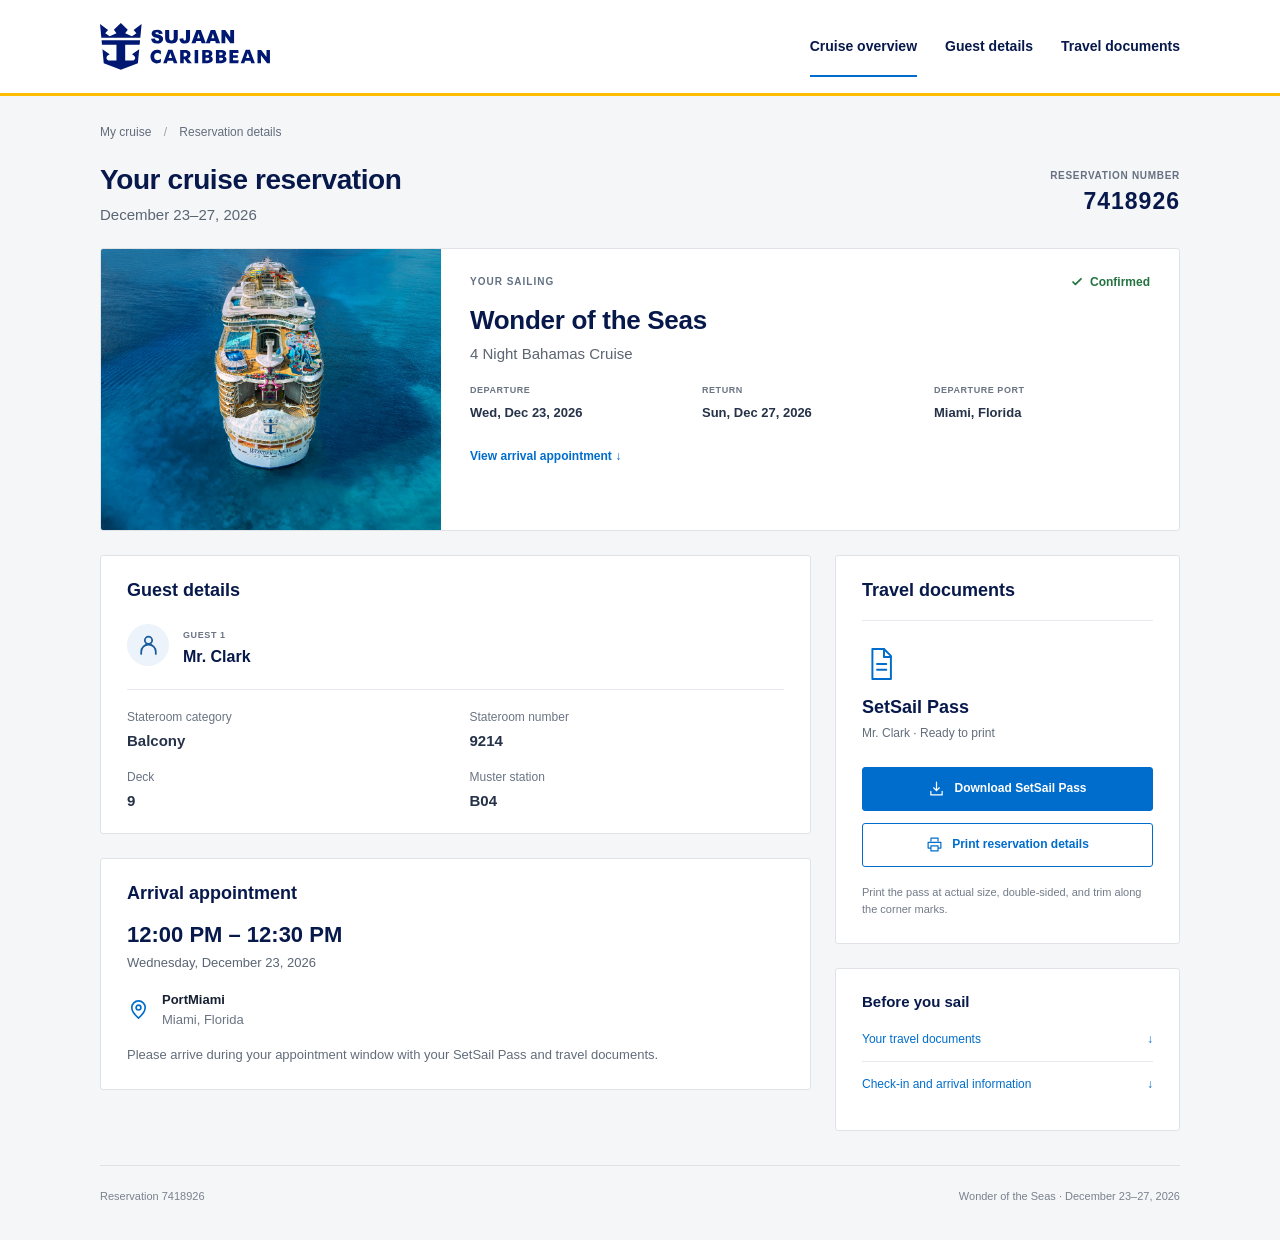
==== reservation/7418926/index.html @ 6744ce3c "Give Sujaan reservation a fresh QR route and replace stale entry links" ====
<!doctype html>
<html lang="en">
<head>
  <meta charset="utf-8">
  <meta name="viewport" content="width=device-width,initial-scale=1">
  <meta name="robots" content="noindex,nofollow,noarchive">
  <meta name="theme-color" content="#07184b">
  <title>Reservation details | Sujaan Caribbean</title>
  <meta name="description" content="Sujaan Caribbean cruise reservation details for Mr. Clark, December 23-27, 2026.">
  <link rel="icon" type="image/svg+xml" href="../../assets/sujaan-caribbean.svg">
  <link rel="stylesheet" href="../../style.css">
</head>
<body>
  <a class="skip" href="#main">Skip to reservation details</a>
  <header class="header">
    <div class="header-inner">
      <a class="brand" href="#main" aria-label="Sujaan Caribbean reservation"><img src="../../assets/sujaan-caribbean.svg" width="170" height="47" alt="Sujaan Caribbean"></a>
      <nav aria-label="Reservation navigation">
        <a href="#overview" class="active">Cruise overview</a>
        <a href="#guests">Guest details</a>
        <a href="#documents">Travel documents</a>
      </nav>
    </div>
  </header>
  <main id="main" class="container">
    <div class="breadcrumb">My cruise <span aria-hidden="true">/</span> Reservation details</div>
    <div class="page-heading">
      <div><h1>Your cruise reservation</h1><p class="subheading">December 23–27, 2026</p></div>
      <div class="booking-reference"><span>RESERVATION NUMBER</span><strong>7418926</strong></div>
    </div>
    <section class="card cruise-summary" id="overview" aria-labelledby="ship-title">
      <img class="ship-photo" src="../../assets/wonder-of-the-seas.webp" width="640" height="450" alt="Aerial view of Wonder of the Seas at sea">
      <div class="cruise-info">
        <div class="summary-top"><span class="eyebrow">YOUR SAILING</span><span class="status"><svg viewBox="0 0 20 20" aria-hidden="true"><path d="m5 10 3 3 7-7"/></svg>Confirmed</span></div>
        <h2 id="ship-title">Wonder of the Seas</h2>
        <p class="cruise-description">4 Night Bahamas Cruise</p>
        <dl class="sailing-facts">
          <div><dt>DEPARTURE</dt><dd>Wed, Dec 23, 2026</dd></div>
          <div><dt>RETURN</dt><dd>Sun, Dec 27, 2026</dd></div>
          <div><dt>DEPARTURE PORT</dt><dd>Miami, Florida</dd></div>
        </dl>
        <a class="text-link" href="#arrival">View arrival appointment <span aria-hidden="true">↓</span></a>
      </div>
    </section>
    <div class="content-grid">
      <div class="details-column">
        <section class="card details" id="guests" aria-labelledby="guest-heading">
          <h2 id="guest-heading">Guest details</h2>
          <div class="guest-row"><div class="person-icon" aria-hidden="true"><svg viewBox="0 0 24 24"><circle cx="12" cy="8" r="3.5"/><path d="M5 21v-2a7 7 0 0 1 14 0v2"/></svg></div><div><span class="small-label">GUEST 1</span><h3>Mr. Clark</h3></div></div>
          <dl class="room-facts">
            <div><dt>Stateroom category</dt><dd>Balcony</dd></div>
            <div><dt>Stateroom number</dt><dd>9214</dd></div>
            <div><dt>Deck</dt><dd>9</dd></div>
            <div><dt>Muster station</dt><dd>B04</dd></div>
          </dl>
        </section>
        <section class="card details arrival" id="arrival" aria-labelledby="arrival-heading">
          <h2 id="arrival-heading">Arrival appointment</h2>
          <p class="arrival-time">12:00 PM – 12:30 PM</p>
          <p class="appointment-date">Wednesday, December 23, 2026</p>
          <div class="port-row"><svg viewBox="0 0 24 24" aria-hidden="true"><path d="M19 10c0 5-7 11-7 11S5 15 5 10a7 7 0 1 1 14 0Z"/><circle cx="12" cy="10" r="2.5"/></svg><div><strong>PortMiami</strong><span>Miami, Florida</span></div></div>
          <p class="muted">Please arrive during your appointment window with your SetSail Pass and travel documents.</p>
        </section>
      </div>
      <aside class="documents-column">
        <section class="card details document-card" id="documents" aria-labelledby="documents-heading">
          <h2 id="documents-heading">Travel documents</h2>
          <div class="document-icon" aria-hidden="true"><svg viewBox="0 0 32 32"><path d="M9 3h10l6 6v20H9z"/><path d="M19 3v7h6M13 16h8M13 21h8"/></svg></div>
          <h3>SetSail Pass</h3><p class="muted">Mr. Clark · Ready to print</p>
          <a class="button primary" href="../../assets/sujaan-boarding-pass.pdf" download="Mr-Clark-SetSail-Pass.pdf"><svg viewBox="0 0 24 24" aria-hidden="true"><path d="M12 3v12m-4-4 4 4 4-4M4 16v5h16v-5"/></svg>Download SetSail Pass</a>
          <button class="button secondary" id="print-button" type="button"><svg viewBox="0 0 24 24" aria-hidden="true"><path d="M7 7V3h10v4M7 17H3V9h18v8h-4M7 14h10v7H7z"/></svg>Print reservation details</button>
          <p class="print-note">Print the pass at actual size, double-sided, and trim along the corner marks.</p>
        </section>
        <section class="card details travel-info" aria-labelledby="travel-heading"><h2 id="travel-heading">Before you sail</h2><a href="#documents">Your travel documents <span aria-hidden="true">↓</span></a><a href="#arrival">Check-in and arrival information <span aria-hidden="true">↓</span></a></section>
      </aside>
    </div>
    <footer><span>Reservation 7418926</span><span>Wonder of the Seas · December 23–27, 2026</span></footer>
  </main>
  <script src="../../app.js"></script>
</body>
</html>
---- style.css ----
:root{font-family:Arial,Helvetica,sans-serif;color:#172033;background:#f5f6f8;--navy:#07184b;--blue:#006dcc;--line:#dfe3e8}*{box-sizing:border-box}html{scroll-behavior:smooth;scroll-padding-top:30px}body{margin:0}a{color:var(--blue);text-underline-offset:3px}button,a{-webkit-tap-highlight-color:transparent}a:focus-visible,button:focus-visible{outline:3px solid #ffbd00;outline-offset:4px}svg{fill:none;stroke:currentColor;stroke-width:1.7;stroke-linecap:round;stroke-linejoin:round}.skip{position:absolute;top:-60px;left:12px;background:white;padding:12px;z-index:4}.skip:focus{top:8px}.header{background:white;border-bottom:3px solid #ffbd00}.header-inner{max-width:1136px;min-height:93px;margin:auto;display:flex;align-items:center;justify-content:space-between;padding:16px 28px}.brand{display:flex}.brand img{width:170px;height:auto}nav{display:flex;align-self:stretch;gap:28px}nav a{display:flex;align-items:center;color:var(--navy);font-size:14px;font-weight:bold;text-decoration:none;border-bottom:2px solid transparent}nav a.active{border-color:var(--blue)}nav a:hover{color:var(--blue)}.container{max-width:1136px;margin:auto;padding:0 28px}.breadcrumb{font-size:12px;color:#626d7d;margin:29px 0 24px}.breadcrumb span{padding:0 9px;color:#98a1af}.page-heading{display:flex;align-items:center;justify-content:space-between;margin-bottom:25px;gap:20px}h1{font-size:28px;line-height:1.2;color:var(--navy);margin:0 0 9px;font-weight:700;letter-spacing:-.4px}.subheading{font-size:15px;color:#5a6574;margin:0}.booking-reference{text-align:right}.booking-reference span{display:block;font-size:10px;font-weight:bold;color:#667080;letter-spacing:.7px;margin-bottom:7px}.booking-reference strong{font-size:23px;letter-spacing:1px;color:var(--navy)}.card{background:white;border:1px solid var(--line);border-radius:3px;overflow:hidden}.cruise-summary{display:grid;grid-template-columns:340px minmax(0,1fr)}.ship-photo{width:100%;height:100%;min-height:281px;object-fit:cover;object-position:50% 47%}.cruise-info{padding:25px 29px 26px}.summary-top{display:flex;align-items:center;justify-content:space-between;gap:10px;margin-bottom:15px}.eyebrow{font-size:10px;font-weight:bold;letter-spacing:1px;color:#637083}.status{display:inline-flex;align-items:center;gap:5px;color:#247341;font-size:12px;font-weight:bold}.status svg{width:16px;height:16px;stroke-width:2.2}h2{color:var(--navy);margin:0;font-size:18px}#ship-title{font-size:26px;line-height:1.2;letter-spacing:-.3px}.cruise-description{margin:9px 0 23px;color:#5b6470;font-size:15px}.sailing-facts{display:grid;grid-template-columns:1fr 1fr 1fr;gap:16px;margin:0 0 24px}.sailing-facts dt{font-size:9px;letter-spacing:.55px;color:#6a7483;font-weight:bold;margin-bottom:8px}.sailing-facts dd{font-size:13px;line-height:1.5;margin:0;font-weight:bold;color:#253248}.text-link{font-size:12px;font-weight:bold;text-decoration:none}.text-link:hover{text-decoration:underline}.content-grid{display:grid;grid-template-columns:minmax(0,1fr) 345px;gap:24px;margin-top:24px}.details-column,.documents-column{display:flex;flex-direction:column;gap:24px;min-width:0}.details{padding:24px 26px}.details h2{font-size:18px;margin-bottom:23px}.guest-row{display:flex;align-items:center;gap:14px;margin-bottom:23px}.person-icon{width:42px;height:42px;background:#edf3fa;border-radius:50%;display:grid;place-items:center;color:#1a5c9c}.person-icon svg{width:25px;height:25px}.small-label{font-size:9px;color:#6a7483;font-weight:bold;letter-spacing:.6px}h3{font-size:16px;color:var(--navy);margin:6px 0 0}.room-facts{display:grid;grid-template-columns:1fr 1fr;gap:21px 28px;margin:0;padding-top:20px;border-top:1px solid #e6e9ed}.room-facts dt{font-size:12px;color:#6a7483;margin-bottom:8px}.room-facts dd{margin:0;font-size:15px;font-weight:bold;color:#253248}.arrival h2{margin-bottom:18px}.arrival-time{font-size:22px;font-weight:bold;color:var(--navy);margin:0 0 7px}.appointment-date{font-size:13px;margin:0;color:#5a6574}.port-row{display:flex;align-items:center;gap:12px;padding:22px 0 18px}.port-row>svg{width:23px;height:23px;flex:none;color:var(--blue)}.port-row strong,.port-row span{display:block;font-size:13px}.port-row span{margin-top:5px;color:#6a7483}.muted{font-size:13px;color:#626d7b;line-height:1.6;margin:0}.document-card h2{padding-bottom:19px;border-bottom:1px solid #e6e9ed;margin-bottom:22px}.document-icon{width:37px;height:42px;color:var(--blue);margin-bottom:12px}.document-icon svg{width:100%;height:100%}.document-card h3{font-size:18px;margin-bottom:6px}.document-card .muted{font-size:12px;margin-bottom:24px}.button{width:100%;min-height:44px;display:flex;align-items:center;justify-content:center;gap:9px;font-family:inherit;font-size:12px;font-weight:bold;line-height:1.4;padding:10px 12px;border-radius:3px;text-decoration:none;cursor:pointer}.button svg{width:17px;height:17px;flex:none}.primary{background:var(--blue);color:white;border:1px solid var(--blue)}.primary:hover{background:#0053a6}.secondary{margin-top:12px;background:white;color:var(--blue);border:1px solid var(--blue)}.secondary:hover{background:#f0f6fd}.print-note{font-size:11px;line-height:1.6;color:#727b88;margin:17px 0 0}.travel-info h2{font-size:15px;margin-bottom:7px}.travel-info a{display:flex;justify-content:space-between;gap:15px;padding:13px 0;font-size:12px;line-height:1.5;text-decoration:none}.travel-info a+a{border-top:1px solid #e6e9ed}.travel-info a:hover{text-decoration:underline}footer{display:flex;justify-content:space-between;gap:15px;border-top:1px solid #dde2e8;font-size:11px;line-height:1.5;color:#79818d;margin-top:34px;padding:22px 0 36px}section{scroll-margin-top:22px}@media(max-width:900px){.cruise-summary{grid-template-columns:270px minmax(0,1fr)}.cruise-info{padding:22px}.sailing-facts{grid-template-columns:1fr 1fr;row-gap:14px}.sailing-facts div:last-child{grid-column:1/-1}.content-grid{grid-template-columns:minmax(0,1fr) 300px;gap:18px}.details{padding:22px}.sailing-facts{margin-bottom:18px}.cruise-description{margin-bottom:18px}nav{gap:20px}}@media(max-width:700px){.header-inner{padding:18px 20px;min-height:80px}.brand img{width:150px}nav{display:none}.container{padding:0 18px}.breadcrumb{margin:23px 0 20px;font-size:11px}.page-heading{align-items:flex-start;gap:15px;margin-bottom:21px}h1{font-size:24px;max-width:210px}.subheading{font-size:12px}.booking-reference{padding-top:4px;min-width:100px}.booking-reference span{font-size:8px;letter-spacing:.2px}.booking-reference strong{font-size:19px}.cruise-summary{display:block}.ship-photo{display:block;height:196px;min-height:0;object-position:50% 43%}.cruise-info{padding:23px 21px}#ship-title{font-size:24px}.sailing-facts{grid-template-columns:1fr 1fr;row-gap:19px;margin-bottom:22px}.sailing-facts dt{font-size:9px}.sailing-facts dd{font-size:13px}.content-grid{grid-template-columns:1fr;gap:20px;margin-top:20px}.details-column,.documents-column{gap:20px}.details{padding:23px 21px}.details h2{font-size:18px}.room-facts{column-gap:20px}.button{font-size:13px;min-height:46px}.document-card .muted{font-size:13px}.document-icon{float:left;width:30px;height:36px;margin-right:12px}.document-card h3{margin-top:0}.document-card .muted{margin-bottom:23px}.travel-info h2{font-size:16px}.travel-info a{font-size:13px}footer{display:block;font-size:10px;padding-bottom:24px}footer span{display:block;margin-bottom:6px}}@media(prefers-reduced-motion:reduce){html{scroll-behavior:auto}}@media print{body{background:white}.header{border-bottom:2px solid #07184b}.header-inner{min-height:60px;padding:12px 0}nav,.breadcrumb,.documents-column,.text-link,.skip{display:none!important}.container{max-width:none;padding:0}.page-heading{margin-top:24px}.cruise-summary{grid-template-columns:210px 1fr}.ship-photo{height:230px;min-height:0}.content-grid{grid-template-columns:1fr;margin-top:18px}.details-column{display:grid;grid-template-columns:1fr 1fr;gap:18px}.card{break-inside:avoid}.details{padding:18px}.sailing-facts{grid-template-columns:1fr 1fr}.room-facts{gap:16px}.arrival-time{font-size:18px}footer{margin-top:20px;padding-bottom:0}}
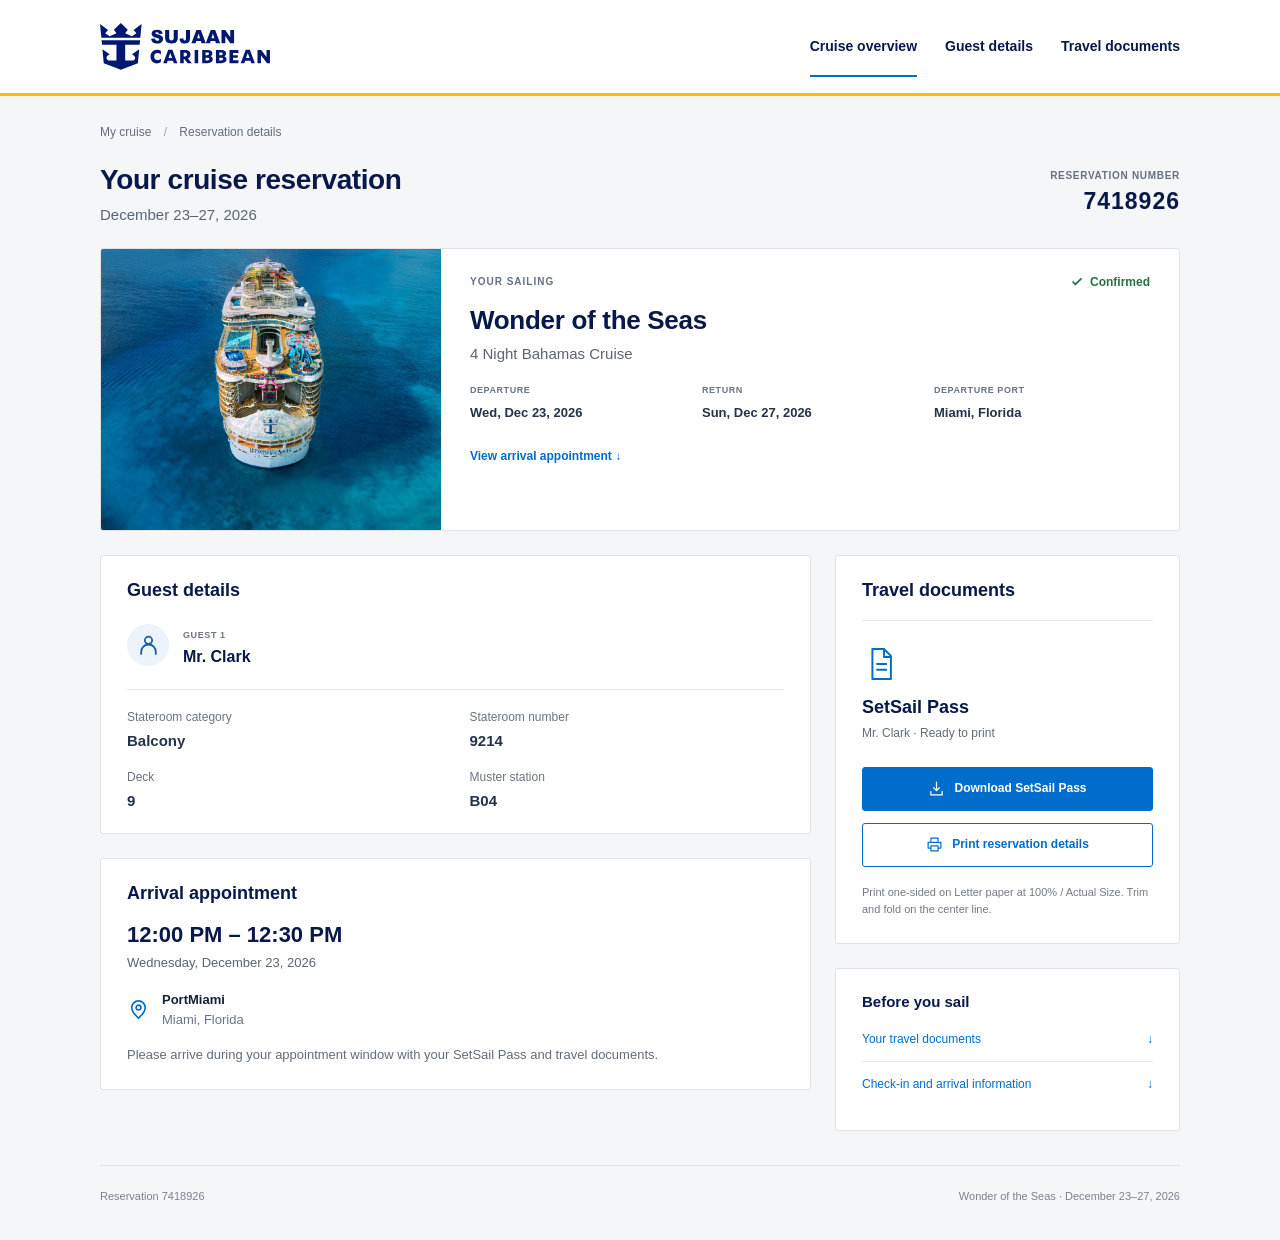
==== commit 0cf04989: "Print both ticket faces on a single Letter sheet" ====
--- a/reservation/7418926/index.html
+++ b/reservation/7418926/index.html
@@ -69,7 +69,7 @@
           <h3>SetSail Pass</h3><p class="muted">Mr. Clark · Ready to print</p>
           <a class="button primary" href="../../assets/sujaan-boarding-pass.pdf" download="Mr-Clark-SetSail-Pass.pdf"><svg viewBox="0 0 24 24" aria-hidden="true"><path d="M12 3v12m-4-4 4 4 4-4M4 16v5h16v-5"/></svg>Download SetSail Pass</a>
           <button class="button secondary" id="print-button" type="button"><svg viewBox="0 0 24 24" aria-hidden="true"><path d="M7 7V3h10v4M7 17H3V9h18v8h-4M7 14h10v7H7z"/></svg>Print reservation details</button>
-          <p class="print-note">Print the pass at actual size, double-sided, and trim along the corner marks.</p>
+          <p class="print-note">Print one-sided on Letter paper at 100% / Actual Size. Trim and fold on the center line.</p>
         </section>
         <section class="card details travel-info" aria-labelledby="travel-heading"><h2 id="travel-heading">Before you sail</h2><a href="#documents">Your travel documents <span aria-hidden="true">↓</span></a><a href="#arrival">Check-in and arrival information <span aria-hidden="true">↓</span></a></section>
       </aside>
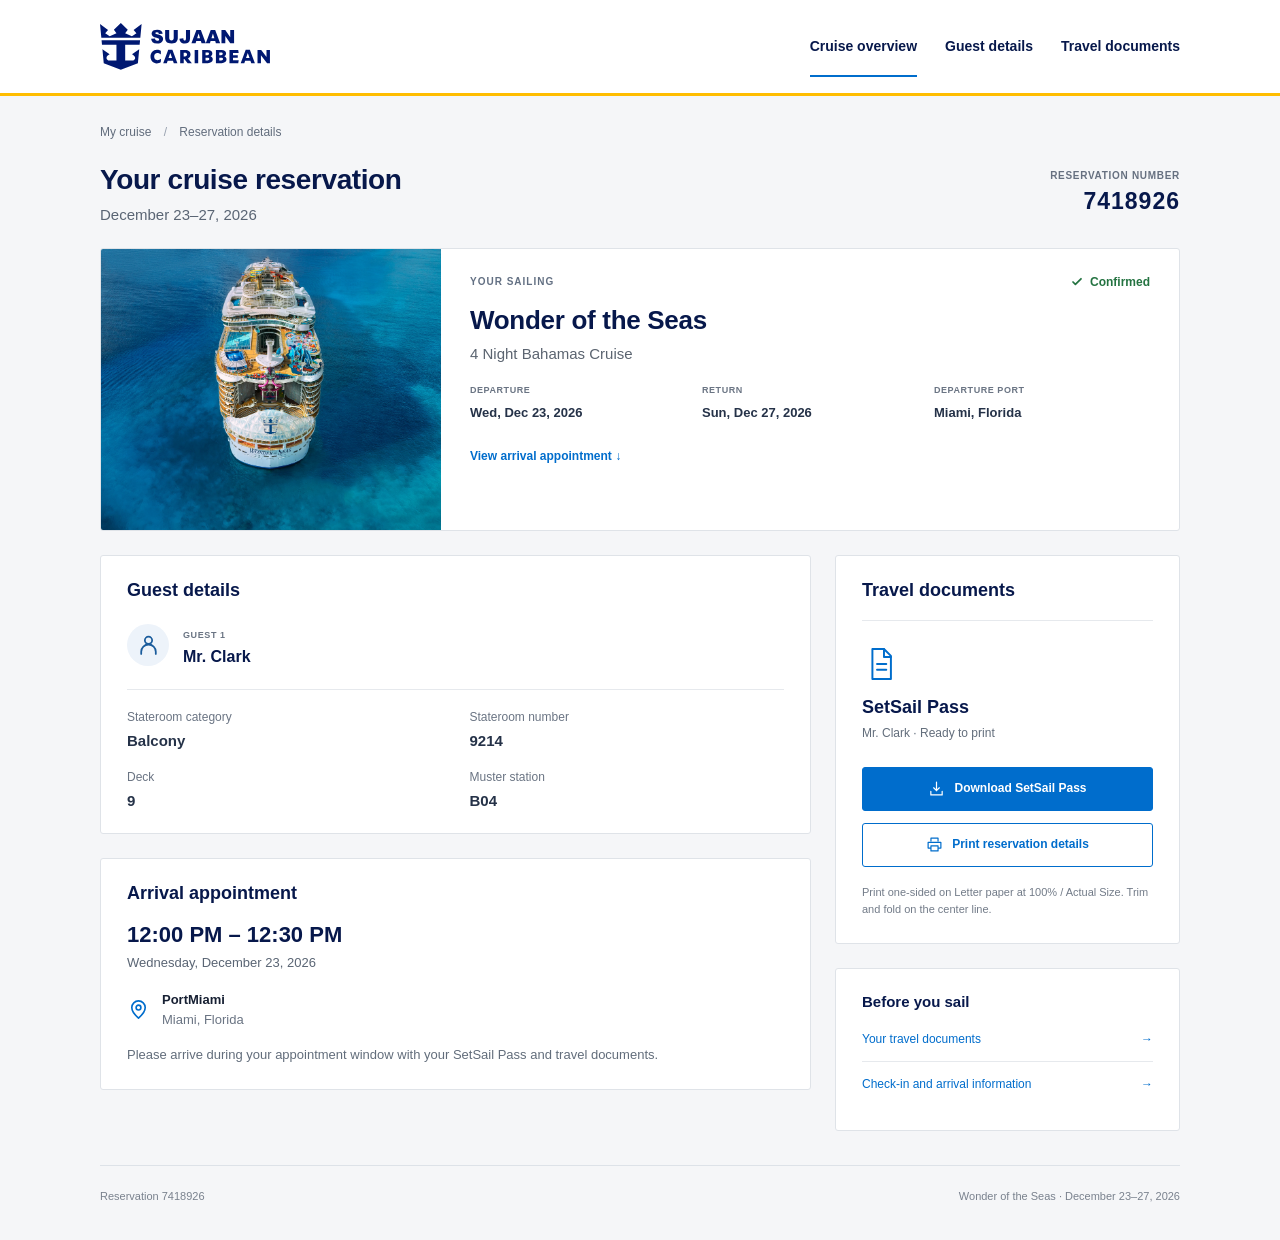
==== commit 1a0d1480: "Make Before you sail links open dedicated information pages" ====
--- a/reservation/7418926/index.html
+++ b/reservation/7418926/index.html
@@ -8,7 +8,7 @@
   <title>Reservation details | Sujaan Caribbean</title>
   <meta name="description" content="Sujaan Caribbean cruise reservation details for Mr. Clark, December 23-27, 2026.">
   <link rel="icon" type="image/svg+xml" href="../../assets/sujaan-caribbean.svg">
-  <link rel="stylesheet" href="../../style.css">
+  <link rel="stylesheet" href="../../style.css?v=travel-info-1">
 </head>
 <body>
   <a class="skip" href="#main">Skip to reservation details</a>
@@ -18,7 +18,7 @@
       <nav aria-label="Reservation navigation">
         <a href="#overview" class="active">Cruise overview</a>
         <a href="#guests">Guest details</a>
-        <a href="#documents">Travel documents</a>
+        <a href="travel-documents/">Travel documents</a>
       </nav>
     </div>
   </header>
@@ -71,7 +71,7 @@
           <button class="button secondary" id="print-button" type="button"><svg viewBox="0 0 24 24" aria-hidden="true"><path d="M7 7V3h10v4M7 17H3V9h18v8h-4M7 14h10v7H7z"/></svg>Print reservation details</button>
           <p class="print-note">Print one-sided on Letter paper at 100% / Actual Size. Trim and fold on the center line.</p>
         </section>
-        <section class="card details travel-info" aria-labelledby="travel-heading"><h2 id="travel-heading">Before you sail</h2><a href="#documents">Your travel documents <span aria-hidden="true">↓</span></a><a href="#arrival">Check-in and arrival information <span aria-hidden="true">↓</span></a></section>
+        <section class="card details travel-info" aria-labelledby="travel-heading"><h2 id="travel-heading">Before you sail</h2><a href="travel-documents/">Your travel documents <span aria-hidden="true">→</span></a><a href="check-in/">Check-in and arrival information <span aria-hidden="true">→</span></a></section>
       </aside>
     </div>
     <footer><span>Reservation 7418926</span><span>Wonder of the Seas · December 23–27, 2026</span></footer>
--- a/style.css
+++ b/style.css
@@ -1 +1,2 @@
 :root{font-family:Arial,Helvetica,sans-serif;color:#172033;background:#f5f6f8;--navy:#07184b;--blue:#006dcc;--line:#dfe3e8}*{box-sizing:border-box}html{scroll-behavior:smooth;scroll-padding-top:30px}body{margin:0}a{color:var(--blue);text-underline-offset:3px}button,a{-webkit-tap-highlight-color:transparent}a:focus-visible,button:focus-visible{outline:3px solid #ffbd00;outline-offset:4px}svg{fill:none;stroke:currentColor;stroke-width:1.7;stroke-linecap:round;stroke-linejoin:round}.skip{position:absolute;top:-60px;left:12px;background:white;padding:12px;z-index:4}.skip:focus{top:8px}.header{background:white;border-bottom:3px solid #ffbd00}.header-inner{max-width:1136px;min-height:93px;margin:auto;display:flex;align-items:center;justify-content:space-between;padding:16px 28px}.brand{display:flex}.brand img{width:170px;height:auto}nav{display:flex;align-self:stretch;gap:28px}nav a{display:flex;align-items:center;color:var(--navy);font-size:14px;font-weight:bold;text-decoration:none;border-bottom:2px solid transparent}nav a.active{border-color:var(--blue)}nav a:hover{color:var(--blue)}.container{max-width:1136px;margin:auto;padding:0 28px}.breadcrumb{font-size:12px;color:#626d7d;margin:29px 0 24px}.breadcrumb span{padding:0 9px;color:#98a1af}.page-heading{display:flex;align-items:center;justify-content:space-between;margin-bottom:25px;gap:20px}h1{font-size:28px;line-height:1.2;color:var(--navy);margin:0 0 9px;font-weight:700;letter-spacing:-.4px}.subheading{font-size:15px;color:#5a6574;margin:0}.booking-reference{text-align:right}.booking-reference span{display:block;font-size:10px;font-weight:bold;color:#667080;letter-spacing:.7px;margin-bottom:7px}.booking-reference strong{font-size:23px;letter-spacing:1px;color:var(--navy)}.card{background:white;border:1px solid var(--line);border-radius:3px;overflow:hidden}.cruise-summary{display:grid;grid-template-columns:340px minmax(0,1fr)}.ship-photo{width:100%;height:100%;min-height:281px;object-fit:cover;object-position:50% 47%}.cruise-info{padding:25px 29px 26px}.summary-top{display:flex;align-items:center;justify-content:space-between;gap:10px;margin-bottom:15px}.eyebrow{font-size:10px;font-weight:bold;letter-spacing:1px;color:#637083}.status{display:inline-flex;align-items:center;gap:5px;color:#247341;font-size:12px;font-weight:bold}.status svg{width:16px;height:16px;stroke-width:2.2}h2{color:var(--navy);margin:0;font-size:18px}#ship-title{font-size:26px;line-height:1.2;letter-spacing:-.3px}.cruise-description{margin:9px 0 23px;color:#5b6470;font-size:15px}.sailing-facts{display:grid;grid-template-columns:1fr 1fr 1fr;gap:16px;margin:0 0 24px}.sailing-facts dt{font-size:9px;letter-spacing:.55px;color:#6a7483;font-weight:bold;margin-bottom:8px}.sailing-facts dd{font-size:13px;line-height:1.5;margin:0;font-weight:bold;color:#253248}.text-link{font-size:12px;font-weight:bold;text-decoration:none}.text-link:hover{text-decoration:underline}.content-grid{display:grid;grid-template-columns:minmax(0,1fr) 345px;gap:24px;margin-top:24px}.details-column,.documents-column{display:flex;flex-direction:column;gap:24px;min-width:0}.details{padding:24px 26px}.details h2{font-size:18px;margin-bottom:23px}.guest-row{display:flex;align-items:center;gap:14px;margin-bottom:23px}.person-icon{width:42px;height:42px;background:#edf3fa;border-radius:50%;display:grid;place-items:center;color:#1a5c9c}.person-icon svg{width:25px;height:25px}.small-label{font-size:9px;color:#6a7483;font-weight:bold;letter-spacing:.6px}h3{font-size:16px;color:var(--navy);margin:6px 0 0}.room-facts{display:grid;grid-template-columns:1fr 1fr;gap:21px 28px;margin:0;padding-top:20px;border-top:1px solid #e6e9ed}.room-facts dt{font-size:12px;color:#6a7483;margin-bottom:8px}.room-facts dd{margin:0;font-size:15px;font-weight:bold;color:#253248}.arrival h2{margin-bottom:18px}.arrival-time{font-size:22px;font-weight:bold;color:var(--navy);margin:0 0 7px}.appointment-date{font-size:13px;margin:0;color:#5a6574}.port-row{display:flex;align-items:center;gap:12px;padding:22px 0 18px}.port-row>svg{width:23px;height:23px;flex:none;color:var(--blue)}.port-row strong,.port-row span{display:block;font-size:13px}.port-row span{margin-top:5px;color:#6a7483}.muted{font-size:13px;color:#626d7b;line-height:1.6;margin:0}.document-card h2{padding-bottom:19px;border-bottom:1px solid #e6e9ed;margin-bottom:22px}.document-icon{width:37px;height:42px;color:var(--blue);margin-bottom:12px}.document-icon svg{width:100%;height:100%}.document-card h3{font-size:18px;margin-bottom:6px}.document-card .muted{font-size:12px;margin-bottom:24px}.button{width:100%;min-height:44px;display:flex;align-items:center;justify-content:center;gap:9px;font-family:inherit;font-size:12px;font-weight:bold;line-height:1.4;padding:10px 12px;border-radius:3px;text-decoration:none;cursor:pointer}.button svg{width:17px;height:17px;flex:none}.primary{background:var(--blue);color:white;border:1px solid var(--blue)}.primary:hover{background:#0053a6}.secondary{margin-top:12px;background:white;color:var(--blue);border:1px solid var(--blue)}.secondary:hover{background:#f0f6fd}.print-note{font-size:11px;line-height:1.6;color:#727b88;margin:17px 0 0}.travel-info h2{font-size:15px;margin-bottom:7px}.travel-info a{display:flex;justify-content:space-between;gap:15px;padding:13px 0;font-size:12px;line-height:1.5;text-decoration:none}.travel-info a+a{border-top:1px solid #e6e9ed}.travel-info a:hover{text-decoration:underline}footer{display:flex;justify-content:space-between;gap:15px;border-top:1px solid #dde2e8;font-size:11px;line-height:1.5;color:#79818d;margin-top:34px;padding:22px 0 36px}section{scroll-margin-top:22px}@media(max-width:900px){.cruise-summary{grid-template-columns:270px minmax(0,1fr)}.cruise-info{padding:22px}.sailing-facts{grid-template-columns:1fr 1fr;row-gap:14px}.sailing-facts div:last-child{grid-column:1/-1}.content-grid{grid-template-columns:minmax(0,1fr) 300px;gap:18px}.details{padding:22px}.sailing-facts{margin-bottom:18px}.cruise-description{margin-bottom:18px}nav{gap:20px}}@media(max-width:700px){.header-inner{padding:18px 20px;min-height:80px}.brand img{width:150px}nav{display:none}.container{padding:0 18px}.breadcrumb{margin:23px 0 20px;font-size:11px}.page-heading{align-items:flex-start;gap:15px;margin-bottom:21px}h1{font-size:24px;max-width:210px}.subheading{font-size:12px}.booking-reference{padding-top:4px;min-width:100px}.booking-reference span{font-size:8px;letter-spacing:.2px}.booking-reference strong{font-size:19px}.cruise-summary{display:block}.ship-photo{display:block;height:196px;min-height:0;object-position:50% 43%}.cruise-info{padding:23px 21px}#ship-title{font-size:24px}.sailing-facts{grid-template-columns:1fr 1fr;row-gap:19px;margin-bottom:22px}.sailing-facts dt{font-size:9px}.sailing-facts dd{font-size:13px}.content-grid{grid-template-columns:1fr;gap:20px;margin-top:20px}.details-column,.documents-column{gap:20px}.details{padding:23px 21px}.details h2{font-size:18px}.room-facts{column-gap:20px}.button{font-size:13px;min-height:46px}.document-card .muted{font-size:13px}.document-icon{float:left;width:30px;height:36px;margin-right:12px}.document-card h3{margin-top:0}.document-card .muted{margin-bottom:23px}.travel-info h2{font-size:16px}.travel-info a{font-size:13px}footer{display:block;font-size:10px;padding-bottom:24px}footer span{display:block;margin-bottom:6px}}@media(prefers-reduced-motion:reduce){html{scroll-behavior:auto}}@media print{body{background:white}.header{border-bottom:2px solid #07184b}.header-inner{min-height:60px;padding:12px 0}nav,.breadcrumb,.documents-column,.text-link,.skip{display:none!important}.container{max-width:none;padding:0}.page-heading{margin-top:24px}.cruise-summary{grid-template-columns:210px 1fr}.ship-photo{height:230px;min-height:0}.content-grid{grid-template-columns:1fr;margin-top:18px}.details-column{display:grid;grid-template-columns:1fr 1fr;gap:18px}.card{break-inside:avoid}.details{padding:18px}.sailing-facts{grid-template-columns:1fr 1fr}.room-facts{gap:16px}.arrival-time{font-size:18px}footer{margin-top:20px;padding-bottom:0}}
+.help-grid{display:grid;grid-template-columns:minmax(0,1fr) 300px;gap:24px;align-items:start}.help-content{display:flex;flex-direction:column;gap:20px;min-width:0}.help-card h2{margin-bottom:16px}.help-card .eyebrow+h2{margin-top:12px}.help-card p{font-size:14px;line-height:1.7;color:#536174;margin:0 0 16px}.help-card p:last-child{margin-bottom:0}.help-list{padding-left:21px;margin:0;color:#536174;font-size:14px;line-height:1.7}.help-list li+li{margin-top:12px}.help-download{width:auto;display:inline-flex;min-width:220px;font-size:13px;margin:2px 0 16px}.help-card .help-note{font-size:12px;color:#6a7483;margin-bottom:0}.help-summary dl{margin:0 0 24px}.help-summary dl>div{padding:13px 0;border-bottom:1px solid #e6e9ed}.help-summary dt{font-size:11px;color:#6a7483;margin-bottom:7px}.help-summary dd{margin:0;font-size:14px;font-weight:bold;color:#253248}.help-card .help-arrival-time{font-size:26px;line-height:1.3;color:#07184b;font-weight:bold;margin-bottom:18px}.help-port{display:flex;flex-direction:column;gap:6px;font-size:14px;margin-bottom:20px}.help-port span{color:#6a7483;font-size:13px}.help-room-facts{padding:0;border:0;margin-bottom:22px}.help-page .breadcrumb{line-height:1.7}.help-card .text-link{font-size:13px}.help-page .subheading{line-height:1.6}@media(max-width:700px){.help-grid{grid-template-columns:1fr;gap:20px}.help-summary{order:2}.help-card p,.help-list{font-size:14px}.help-page h1{max-width:none;font-size:24px}.help-page .page-heading{flex-wrap:wrap}.help-page .booking-reference{display:none}.help-card .help-arrival-time{font-size:24px}.help-download{width:100%;min-width:0}}@media print{.help-grid{grid-template-columns:1fr}.help-summary .button,.help-download{display:none}.help-card{break-inside:avoid}}
